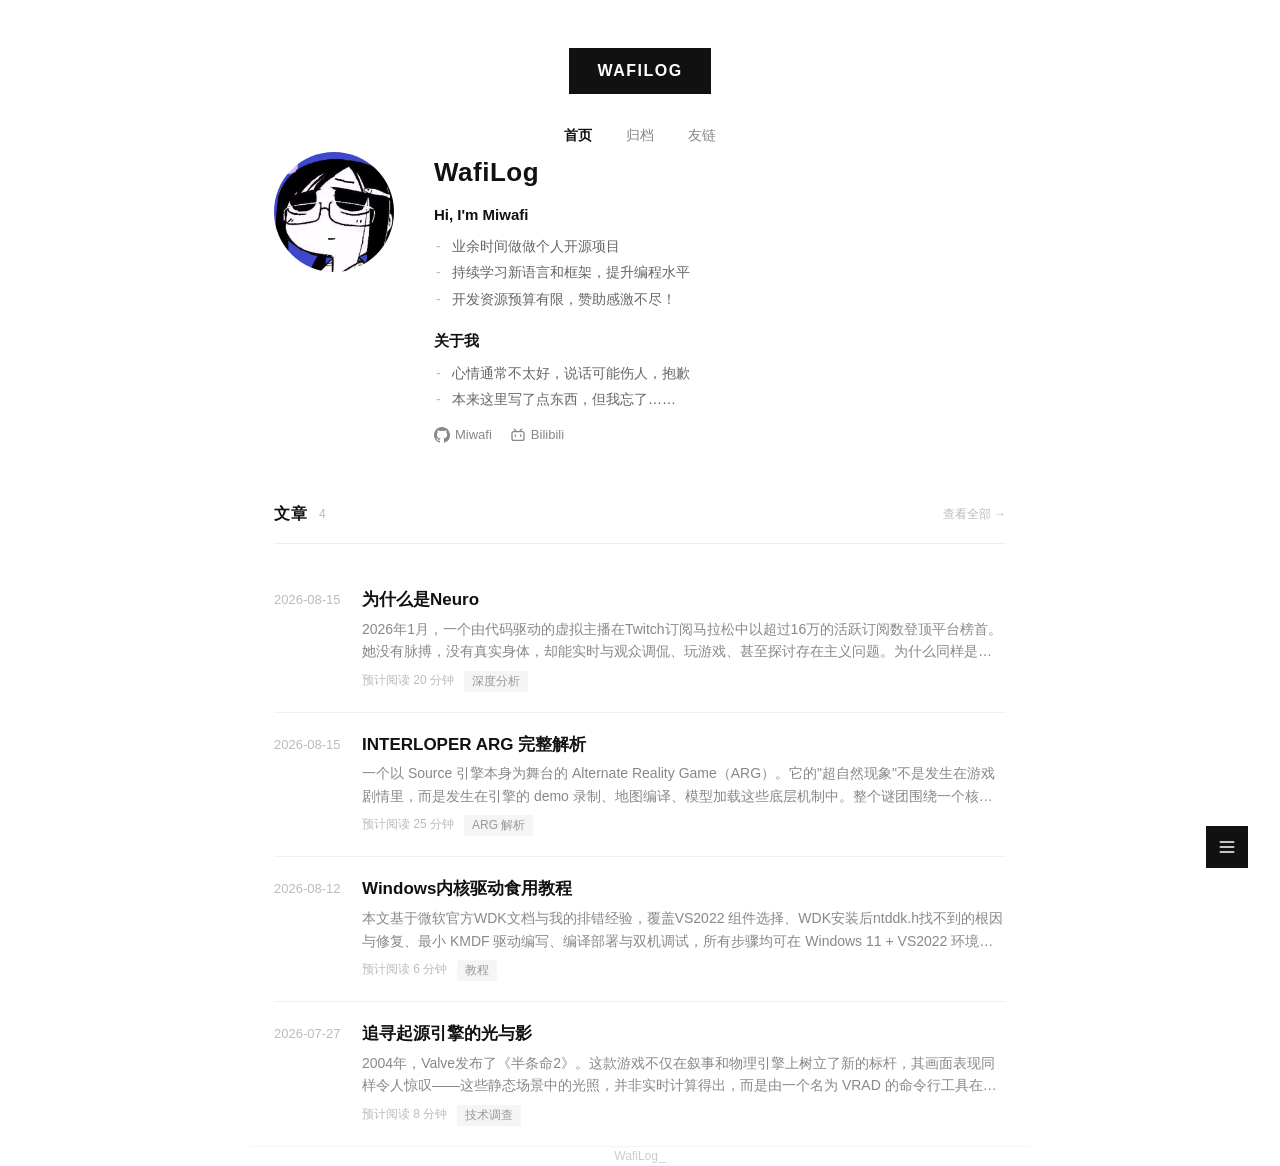
==== index.html @ 90b3c4bf "更新了一些隐藏内容" ====
<!DOCTYPE html>
<html lang="zh-CN">
<head>
<meta charset="UTF-8">
<script async src="//busuanzi.ibruce.info/busuanzi/2.3/busuanzi.pure.mini.js"></script>
<meta name="viewport" content="width=device-width, initial-scale=1.0">
<title>WafiLog</title>
<style>
  *, *::before, *::after { margin: 0; padding: 0; box-sizing: border-box; }
  body {
    font-family: -apple-system, BlinkMacSystemFont, "Segoe UI", Roboto, "Noto Sans SC", "PingFang SC", "Microsoft YaHei", sans-serif;
    background: #fff;
    color: #111;
    -webkit-font-smoothing: antialiased;
    line-height: 1.6;
  }

  .container {
    max-width: 780px;
    margin: 0 auto;
    padding: 0 24px;
  }

  /* Header */
  header {
    padding: 48px 0 0;
    text-align: center;
  }
  .site-title {
    display: inline-block;
    background: #111;
    color: #fff;
    font-size: 16px;
    font-weight: 700;
    letter-spacing: 1.5px;
    padding: 10px 28px;
    text-decoration: none;
    transition: opacity .2s;
  }
  .site-title:hover { opacity: .8; }
  nav {
    margin-top: 24px;
    display: flex;
    justify-content: center;
    gap: 2px;
    font-size: 14px;
  }
  nav a {
    color: #888;
    text-decoration: none;
    padding: 6px 16px;
    transition: color .2s;
  }
  nav a:hover { color: #111; }
  nav a.active { color: #111; font-weight: 600; }

  /* Main */
  main {
    padding: 64px 0 80px;
  }

  /* === Profile Section === */
  .profile {
    display: flex;
    gap: 40px;
    align-items: flex-start;
    margin-bottom: 56px;
  }
  .profile-avatar {
    flex-shrink: 0;
  }
  .profile-avatar img {
    width: 120px;
    height: 120px;
    border-radius: 50%;
    object-fit: cover;
    display: block;
    background: #f5f5f5;
  }

  .profile-info {
    flex: 1;
    min-width: 0;
  }
  .profile-name {
    font-size: 26px;
    font-weight: 700;
    color: #111;
    letter-spacing: .5px;
  }
  .profile-bio {
    margin-top: 8px;
    font-size: 15px;
    color: #555;
    line-height: 1.7;
  }
  .profile-bio h3 {
    font-size: 15px;
    font-weight: 700;
    color: #111;
    margin: 18px 0 8px;
  }
  .profile-bio h3:first-child {
    margin-top: 0;
  }
  .profile-bio ul {
    list-style: none;
    margin: 0 0 0 2px;
  }
  .profile-bio ul li {
    position: relative;
    padding-left: 16px;
    margin-bottom: 4px;
    font-size: 14px;
    color: #666;
    line-height: 1.6;
  }
  .profile-bio ul li::before {
    content: "-";
    position: absolute;
    left: 0;
    color: #bbb;
  }
  .profile-links {
    margin-top: 14px;
    display: flex;
    flex-wrap: wrap;
    gap: 6px 18px;
    font-size: 13px;
  }
  .profile-links a {
    color: #888;
    text-decoration: none;
    display: inline-flex;
    align-items: center;
    gap: 5px;
    transition: color .2s;
  }
  .profile-links a:hover { color: #111; }
  .profile-links svg {
    width: 16px;
    height: 16px;
    flex-shrink: 0;
  }

  /* === Posts Section === */
  .section-header {
    display: flex;
    align-items: center;
    gap: 12px;
    margin-bottom: 24px;
    padding-bottom: 16px;
    border-bottom: 1px solid #eee;
  }
  .section-header h2 {
    font-size: 16px;
    font-weight: 700;
    color: #111;
    letter-spacing: .5px;
  }
  .section-count {
    font-size: 12px;
    color: #bbb;
    font-weight: 400;
  }
  .section-header .section-archive-link {
    margin-left: auto;
    font-size: 12px;
    color: #bbb;
    text-decoration: none;
    transition: color .2s;
  }
  .section-header .section-archive-link:hover {
    color: #111;
  }

  /* Post List (compact) */
  .post-list { }

  .post-item {
    display: flex;
    gap: 16px;
    padding: 20px 0;
    border-bottom: 1px solid #f0f0f0;
    transition: border-color .2s;
  }
  .post-item:hover {
    border-bottom-color: #ddd;
  }
  .post-item:last-child {
    border-bottom: none;
  }

  .post-date {
    flex-shrink: 0;
    font-size: 13px;
    color: #bbb;
    font-variant-numeric: tabular-nums;
    margin-top: 2px;
    min-width: 72px;
  }

  .post-body {
    flex: 1;
    min-width: 0;
  }
  .post-body .post-title {
    font-size: 17px;
    font-weight: 600;
    line-height: 1.4;
  }
  .post-body .post-title a {
    color: #111;
    text-decoration: none;
  }
  .post-body .post-title a:hover { opacity: .6; }

  .post-body .post-excerpt {
    margin-top: 6px;
    font-size: 14px;
    color: #888;
    line-height: 1.6;
    display: -webkit-box;
    -webkit-line-clamp: 2;
    -webkit-box-orient: vertical;
    overflow: hidden;
  }

  .post-meta {
    margin-top: 8px;
    display: flex;
    flex-wrap: wrap;
    gap: 4px 10px;
    font-size: 12px;
    color: #bbb;
  }
  .post-meta .post-category {
    background: #f5f5f5;
    padding: 1px 8px;
    border-radius: 2px;
    color: #999;
  }

  /* Footer */
  footer {
    text-align: center;
    padding: 32px 0 80px;
    font-size: 12px;
    color: #ccc;
    border-top: 1px solid #f5f5f5;
  }
  .hidden-portal {
    color: #ccc;
    text-decoration: none;
    margin-left: 1px;
    transition: color .2s;
  }
  .hidden-portal:hover { color: #111; }

  /* Sidebar */
  .sidebar-toggle {
    position: fixed;
    bottom: 32px;
    right: 32px;
    width: 42px;
    height: 42px;
    background: #111;
    color: #fff;
    border: none;
    cursor: pointer;
    display: flex;
    align-items: center;
    justify-content: center;
    transition: opacity .2s;
    z-index: 100;
  }
  .sidebar-toggle:hover { opacity: .8; }
  .sidebar-toggle svg { width: 20px; height: 20px; }

  .sidebar-overlay {
    position: fixed;
    inset: 0;
    background: rgba(0,0,0,.3);
    z-index: 200;
    opacity: 0;
    pointer-events: none;
    transition: opacity .3s;
  }
  .sidebar-overlay.open {
    opacity: 1;
    pointer-events: auto;
  }

  .sidebar {
    position: fixed;
    top: 0;
    right: -300px;
    width: 280px;
    height: 100vh;
    background: #fff;
    border-left: 1px solid #eee;
    z-index: 300;
    transition: right .3s ease;
    padding: 40px 28px;
    overflow-y: auto;
  }
  .sidebar.open { right: 0; }

  .sidebar h3 {
    font-size: 14px;
    font-weight: 700;
    color: #111;
    letter-spacing: 1px;
    margin-bottom: 20px;
  }
  .sidebar ul { list-style: none; }
  .sidebar li + li { border-top: 1px solid #f0f0f0; }
  .sidebar a {
    display: block;
    padding: 12px 0;
    color: #555;
    text-decoration: none;
    font-size: 14px;
    transition: color .2s;
  }
  .sidebar a:hover { color: #111; }
  .sidebar a.active { color: #111; font-weight: 600; }

  .sidebar-close {
    position: absolute;
    top: 16px;
    right: 16px;
    background: none;
    border: none;
    font-size: 20px;
    color: #888;
    cursor: pointer;
    padding: 4px;
    line-height: 1;
  }
  .sidebar-close:hover { color: #111; }

  /* Mobile */
  @media (max-width: 600px) {
    .profile {
      flex-direction: column;
      align-items: center;
      text-align: center;
      gap: 20px;
    }
    .profile-avatar img {
      width: 96px;
      height: 96px;
    }
    .profile-links {
      justify-content: center;
    }
    .post-item {
      gap: 0;
      flex-direction: column;
    }
    .post-date {
      margin-bottom: 4px;
    }
    .section-header .section-archive-link {
      display: none;
    }
  }

  @media (max-width: 520px) {
    header { padding-top: 32px; }
    .container { padding: 0 16px; }
    main { padding-top: 40px; }
    .profile-name { font-size: 22px; }
    .post-body .post-title { font-size: 15px; }
    .sidebar-toggle { bottom: 20px; right: 20px; }
    .sidebar { width: 260px; right: -260px; }
  }
</style>
</head>
<body>

<header>
  <a href="/" class="site-title">WAFILOG</a>
  <nav>
    <a href="/" class="active">首页</a>
    <a href="/archives/">归档</a>
    <a href="/friends/">友链</a>
  </nav>
</header>

<main class="container">
  <!-- Profile -->
  <div class="profile">
    <div class="profile-avatar">
      <img src="/resources/images/icon.png" alt="avatar" width="120" height="120">
    </div>
    <div class="profile-info">
      <h1 class="profile-name">WafiLog</h1>
      <div class="profile-bio">
        <h3>Hi, I'm Miwafi</h3>
        <ul>
          <li>业余时间做做个人开源项目</li>
          <li>持续学习新语言和框架，提升编程水平</li>
          <li>开发资源预算有限，赞助感激不尽！</li>
        </ul>
        <h3>关于我</h3>
        <ul>
          <li>心情通常不太好，说话可能伤人，抱歉</li>
          <li>本来这里写了点东西，但我忘了……</li>
        </ul>
      </div>
      <div class="profile-links">
        <a href="https://github.com/Miwafi" target="_blank" rel="noopener">
          <svg viewBox="0 0 16 16" fill="currentColor"><path d="M8 0C3.58 0 0 3.58 0 8c0 3.54 2.29 6.53 5.47 7.59.4.07.55-.17.55-.38 0-.19-.01-.82-.01-1.49-2.01.37-2.53-.49-2.69-.94-.09-.23-.48-.94-.82-1.13-.28-.15-.68-.52-.01-.53.63-.01 1.08.58 1.23.82.72 1.21 1.87.87 2.33.66.07-.52.28-.87.51-1.07-1.78-.2-3.64-.89-3.64-3.95 0-.87.31-1.59.82-2.15-.08-.2-.36-1.02.08-2.12 0 0 .67-.21 2.2.82.64-.18 1.32-.27 2-.27.68 0 1.36.09 2 .27 1.53-1.04 2.2-.82 2.2-.82.44 1.1.16 1.92.08 2.12.51.56.82 1.27.82 2.15 0 3.07-1.87 3.75-3.65 3.95.29.25.54.73.54 1.48 0 1.07-.01 1.93-.01 2.2 0 .21.15.46.55.38A8.013 8.013 0 0016 8c0-4.42-3.58-8-8-8z"/></svg>
          Miwafi
        </a>
        <a href="https://space.bilibili.com/1201856558" target="_blank" rel="noopener">
          <svg viewBox="0 0 24 24" fill="currentColor" width="24" height="24" aria-hidden="true">
  <path d="M7.17157 2.75737L10.414 5.99948H13.585L16.8284 2.75737C17.219 2.36685 17.8521 2.36685 18.2426 2.75737C18.6332 3.1479 18.6332 3.78106 18.2426 4.17158L16.414 5.99948L18.5 6.00001C20.433 6.00001 22 7.56701 22 9.50001V17.5C22 19.433 20.433 21 18.5 21H5.5C3.567 21 2 19.433 2 17.5V9.50001C2 7.56701 3.567 6.00001 5.5 6.00001L7.585 5.99948L5.75736 4.17158C5.36684 3.78106 5.36684 3.1479 5.75736 2.75737C6.14788 2.36685 6.78105 2.36685 7.17157 2.75737ZM18.5 8.00001H5.5C4.7203 8.00001 4.07955 8.5949 4.00687 9.35555L4 9.50001V17.5C4 18.2797 4.59489 18.9205 5.35554 18.9931L5.5 19H18.5C19.2797 19 19.9204 18.4051 19.9931 17.6445L20 17.5V9.50001C20 8.67158 19.3284 8.00001 18.5 8.00001ZM8 11C8.55228 11 9 11.4477 9 12V14C9 14.5523 8.55228 15 8 15C7.44772 15 7 14.5523 7 14V12C7 11.4477 7.44772 11 8 11ZM16 11C16.5523 11 17 11.4477 17 12V14C17 14.5523 16.5523 15 16 15C15.4477 15 15 14.5523 15 14V12C15 11.4477 15.4477 11 16 11Z"/></svg>
          Bilibili
        </a>
      </div>
    </div>
  </div>

  <!-- Posts Section -->
  <div class="section-header">
    <h2>文章</h2>
    <span class="section-count">4</span>
    <a href="/archives/" class="section-archive-link">查看全部 →</a>
  </div>

  <div class="post-list">
    <article class="post-item">
      <div class="post-date">2026-08-15</div>
      <div class="post-body">
        <h3 class="post-title">
          <a href="/2026/08/15/Why_Neuro/">为什么是Neuro</a>
        </h3>
        <p class="post-excerpt">2026年1月，一个由代码驱动的虚拟主播在Twitch订阅马拉松中以超过16万的活跃订阅数登顶平台榜首。她没有脉搏，没有真实身体，却能实时与观众调侃、玩游戏、甚至探讨存在主义问题。为什么同样是LLM，Neuro-sama能让观众感受到"真实的灵魂"？</p>
        <div class="post-meta">
          <span>预计阅读 20 分钟</span>
          <span class="post-category">深度分析</span>
        </div>
      </div>
    </article>

    <article class="post-item">
      <div class="post-date">2026-08-15</div>
      <div class="post-body">
        <h3 class="post-title">
          <a href="/2026/08/15/INTERLOPER/">INTERLOPER ARG 完整解析</a>
        </h3>
        <p class="post-excerpt">一个以 Source 引擎本身为舞台的 Alternate Reality Game（ARG）。它的"超自然现象"不是发生在游戏剧情里，而是发生在引擎的 demo 录制、地图编译、模型加载这些底层机制中。整个谜团围绕一个核心命题展开：Source 引擎的"虚空（Void）"一直在静默地记录和存储所有玩家的记忆。</p>
        <div class="post-meta">
          <span>预计阅读 25 分钟</span>
          <span class="post-category">ARG 解析</span>
        </div>
      </div>
    </article>

    <article class="post-item">
      <div class="post-date">2026-08-12</div>
      <div class="post-body">
        <h3 class="post-title">
          <a href="https://miwafi.github.io/2026/08/12/Driverdevelop/#more">Windows内核驱动食用教程</a>
        </h3>
        <p class="post-excerpt">本文基于微软官方WDK文档与我的排错经验，覆盖VS2022 组件选择、WDK安装后ntddk.h找不到的根因与修复、最小 KMDF 驱动编写、编译部署与双机调试，所有步骤均可在 Windows 11 + VS2022 环境下复现。</p>
        <div class="post-meta">
          <span>预计阅读 6 分钟</span>
          <span class="post-category">教程</span>
        </div>
      </div>
    </article>

    <article class="post-item">
      <div class="post-date">2026-07-27</div>
      <div class="post-body">
        <h3 class="post-title">
          <a href="https://miwafi.github.io/2026/07/27/SourceVRAD/#more">追寻起源引擎的光与影</a>
        </h3>
        <p class="post-excerpt">2004年，Valve发布了《半条命2》。这款游戏不仅在叙事和物理引擎上树立了新的标杆，其画面表现同样令人惊叹——这些静态场景中的光照，并非实时计算得出，而是由一个名为 VRAD 的命令行工具在编译阶段预先"烘焙"进去的。本文深入探索 VRAD 的技术原理，从辐射度算法到光子映射，揭示起源引擎光影背后的秘密。</p>
        <div class="post-meta">
          <span>预计阅读 8 分钟</span>
          <span class="post-category">技术调查</span>
        </div>
      </div>
    </article>
  </div>
</main>

<footer class="container">
  WafiLog<a href="/2026/08/15/FORCEDRA/" class="hidden-portal" aria-label="Forcedra_">_</a>
</footer>

<!-- Sidebar Toggle -->
<button class="sidebar-toggle" id="sidebarToggle" aria-label="打开侧边栏">
  <svg viewBox="0 0 24 24" fill="none" stroke="currentColor" stroke-width="2" stroke-linecap="round">
    <line x1="4" y1="6" x2="20" y2="6"/>
    <line x1="4" y1="12" x2="20" y2="12"/>
    <line x1="4" y1="18" x2="20" y2="18"/>
  </svg>
</button>

<!-- Overlay -->
<div class="sidebar-overlay" id="sidebarOverlay"></div>

<!-- Sidebar -->
<aside class="sidebar" id="sidebar">
  <button class="sidebar-close" id="sidebarClose" aria-label="关闭侧边栏">✕</button>
  <h3>归档</h3>
  <ul>
    <li><a href="/archives/#2026-08">2026 年 8 月</a></li>
    <li><a href="/archives/#2026-07">2026 年 7 月</a></li>
  </ul>
</aside>

<script>
  (function() {
    var toggle = document.getElementById('sidebarToggle');
    var sidebar = document.getElementById('sidebar');
    var overlay = document.getElementById('sidebarOverlay');
    var close = document.getElementById('sidebarClose');

    function open() {
      sidebar.classList.add('open');
      overlay.classList.add('open');
      document.body.style.overflow = 'hidden';
    }
    function closeSidebar() {
      sidebar.classList.remove('open');
      overlay.classList.remove('open');
      document.body.style.overflow = '';
    }

    toggle.addEventListener('click', open);
    close.addEventListener('click', closeSidebar);
    overlay.addEventListener('click', closeSidebar);
  })();

</script>

</body>
</html>
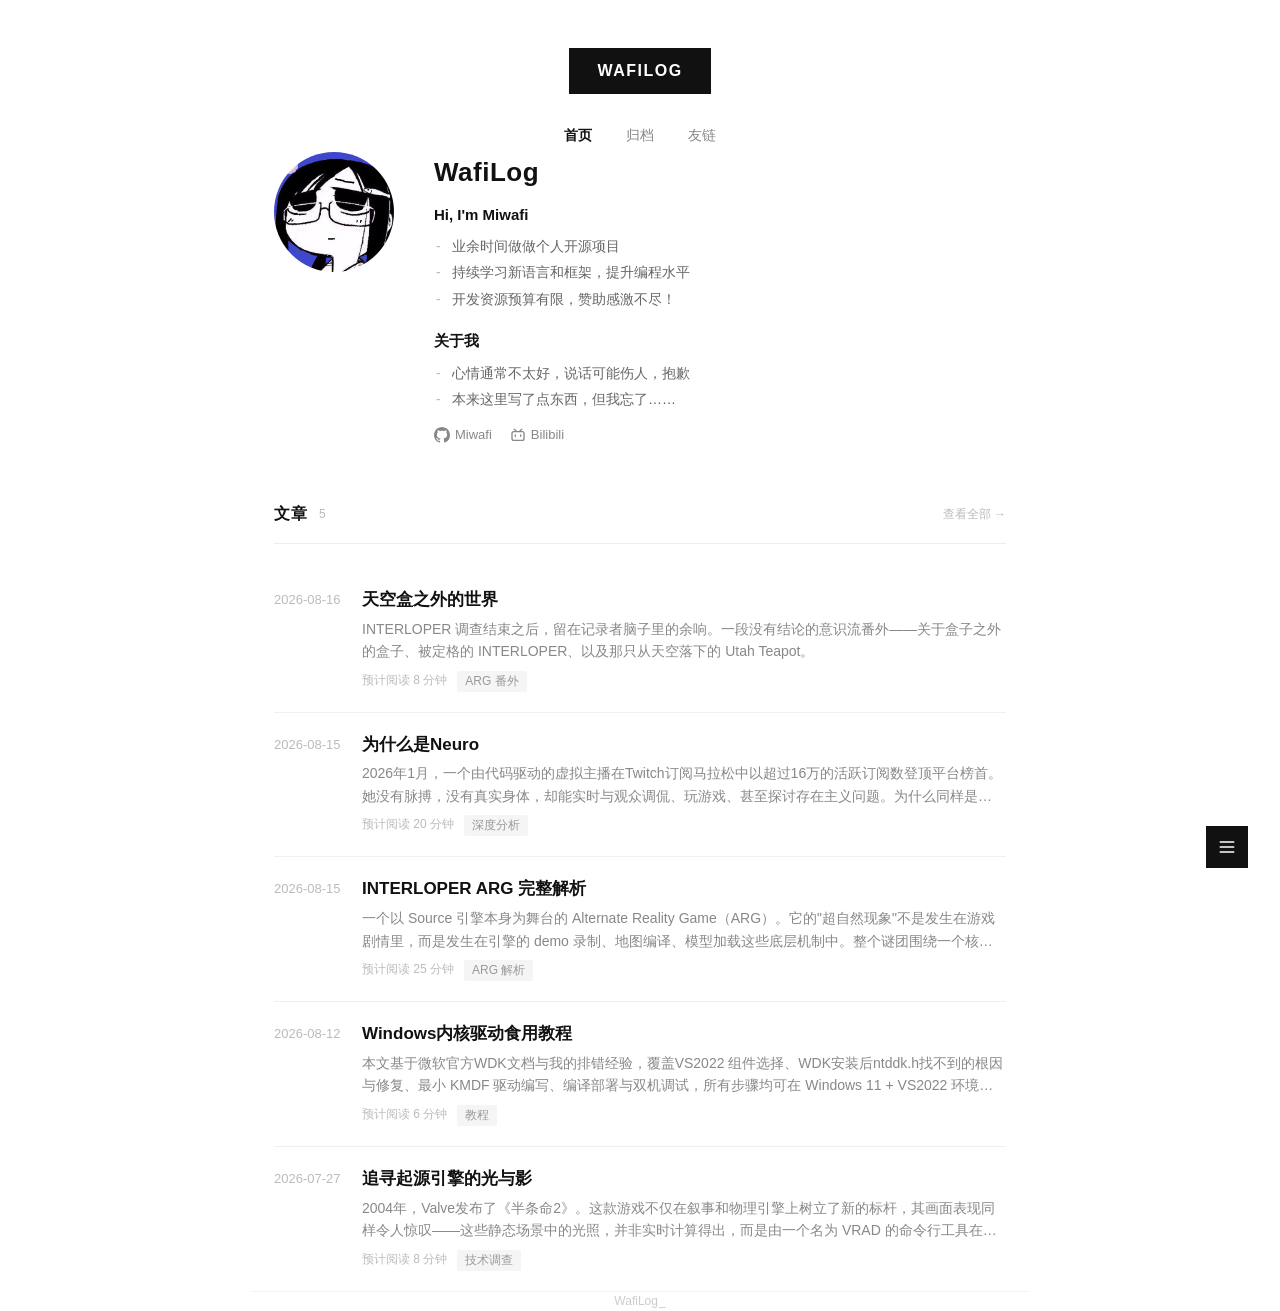
==== commit ae316863: "胡思乱想" ====
--- a/index.html
+++ b/index.html
@@ -2,7 +2,6 @@
 <html lang="zh-CN">
 <head>
 <meta charset="UTF-8">
-<script async src="//busuanzi.ibruce.info/busuanzi/2.3/busuanzi.pure.mini.js"></script>
 <meta name="viewport" content="width=device-width, initial-scale=1.0">
 <title>WafiLog</title>
 <style>
@@ -427,11 +426,25 @@
   <!-- Posts Section -->
   <div class="section-header">
     <h2>文章</h2>
-    <span class="section-count">4</span>
+    <span class="section-count">5</span>
     <a href="/archives/" class="section-archive-link">查看全部 →</a>
   </div>
 
   <div class="post-list">
+    <article class="post-item">
+      <div class="post-date">2026-08-16</div>
+      <div class="post-body">
+        <h3 class="post-title">
+          <a href="/2026/08/16/SKYBOX/">天空盒之外的世界</a>
+        </h3>
+        <p class="post-excerpt">INTERLOPER 调查结束之后，留在记录者脑子里的余响。一段没有结论的意识流番外——关于盒子之外的盒子、被定格的 INTERLOPER、以及那只从天空落下的 Utah Teapot。</p>
+        <div class="post-meta">
+          <span>预计阅读 8 分钟</span>
+          <span class="post-category">ARG 番外</span>
+        </div>
+      </div>
+    </article>
+
     <article class="post-item">
       <div class="post-date">2026-08-15</div>
       <div class="post-body">
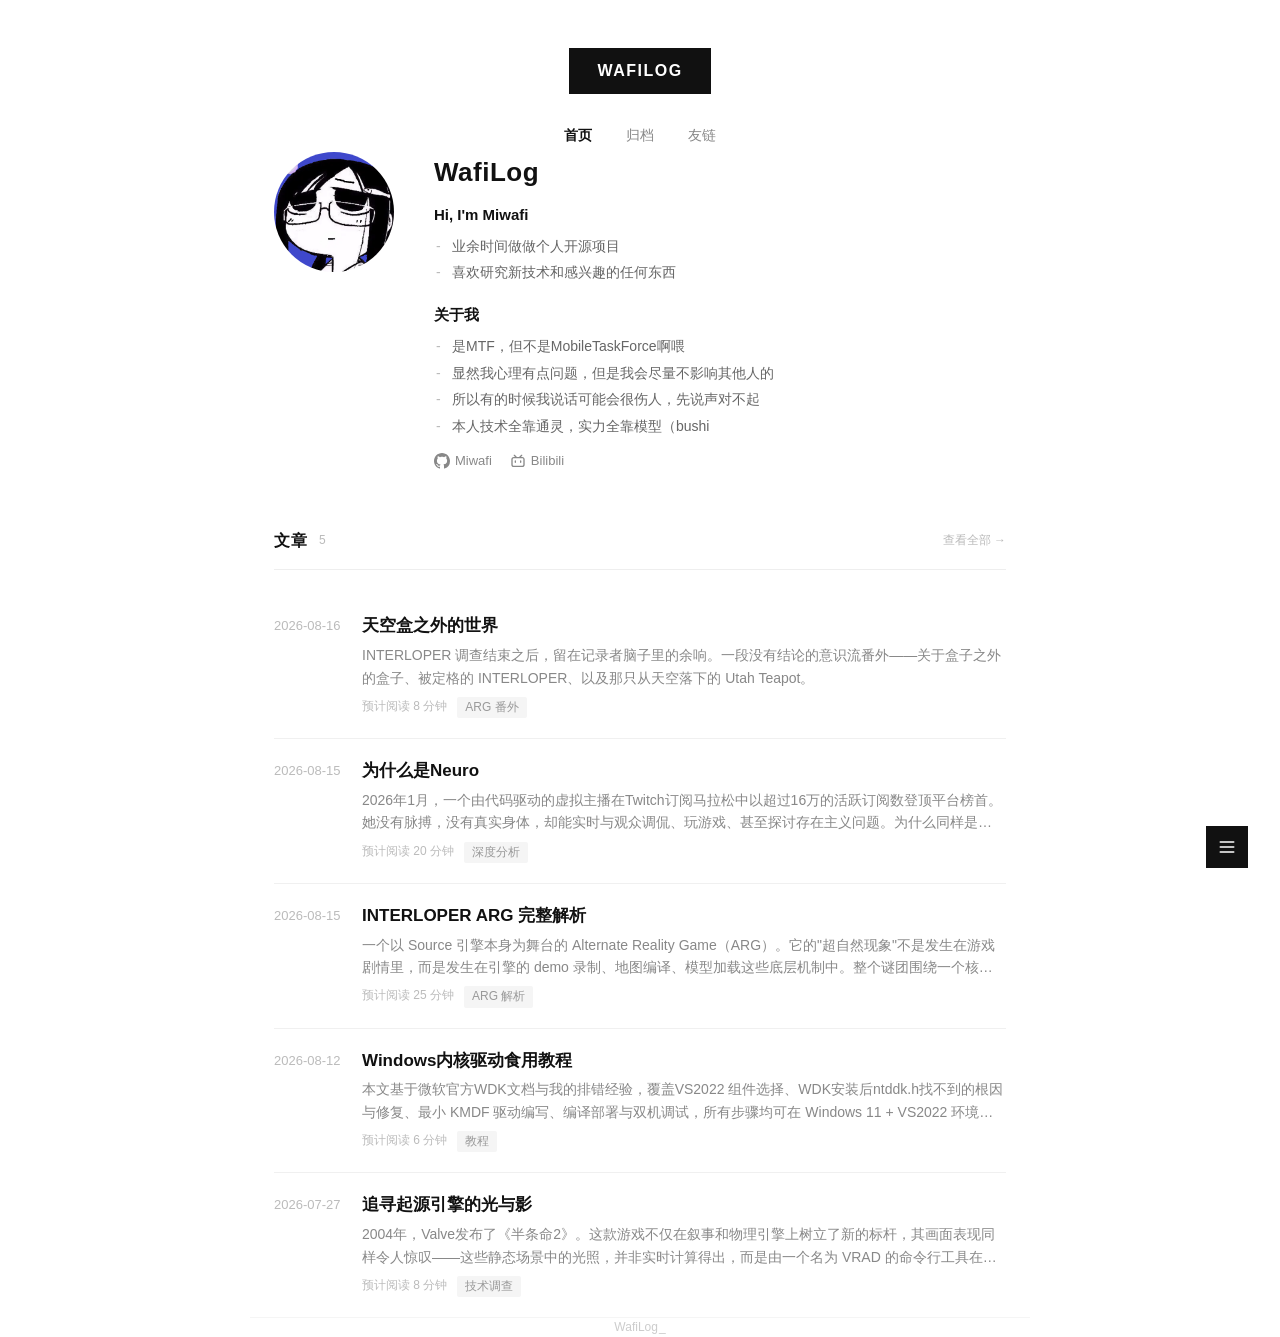
==== commit ed4726d8: "可能是自我介绍之类的吧" ====
--- a/index.html
+++ b/index.html
@@ -400,13 +400,14 @@
         <h3>Hi, I'm Miwafi</h3>
         <ul>
           <li>业余时间做做个人开源项目</li>
-          <li>持续学习新语言和框架，提升编程水平</li>
-          <li>开发资源预算有限，赞助感激不尽！</li>
+          <li>喜欢研究新技术和感兴趣的任何东西</li>
         </ul>
         <h3>关于我</h3>
         <ul>
-          <li>心情通常不太好，说话可能伤人，抱歉</li>
-          <li>本来这里写了点东西，但我忘了……</li>
+          <li>是MTF，但不是MobileTaskForce啊喂</li>
+          <li>显然我心理有点问题，但是我会尽量不影响其他人的</li>
+          <li>所以有的时候我说话可能会很伤人，先说声对不起</li>
+          <li>本人技术全靠通灵，实力全靠模型（bushi</li>
         </ul>
       </div>
       <div class="profile-links">
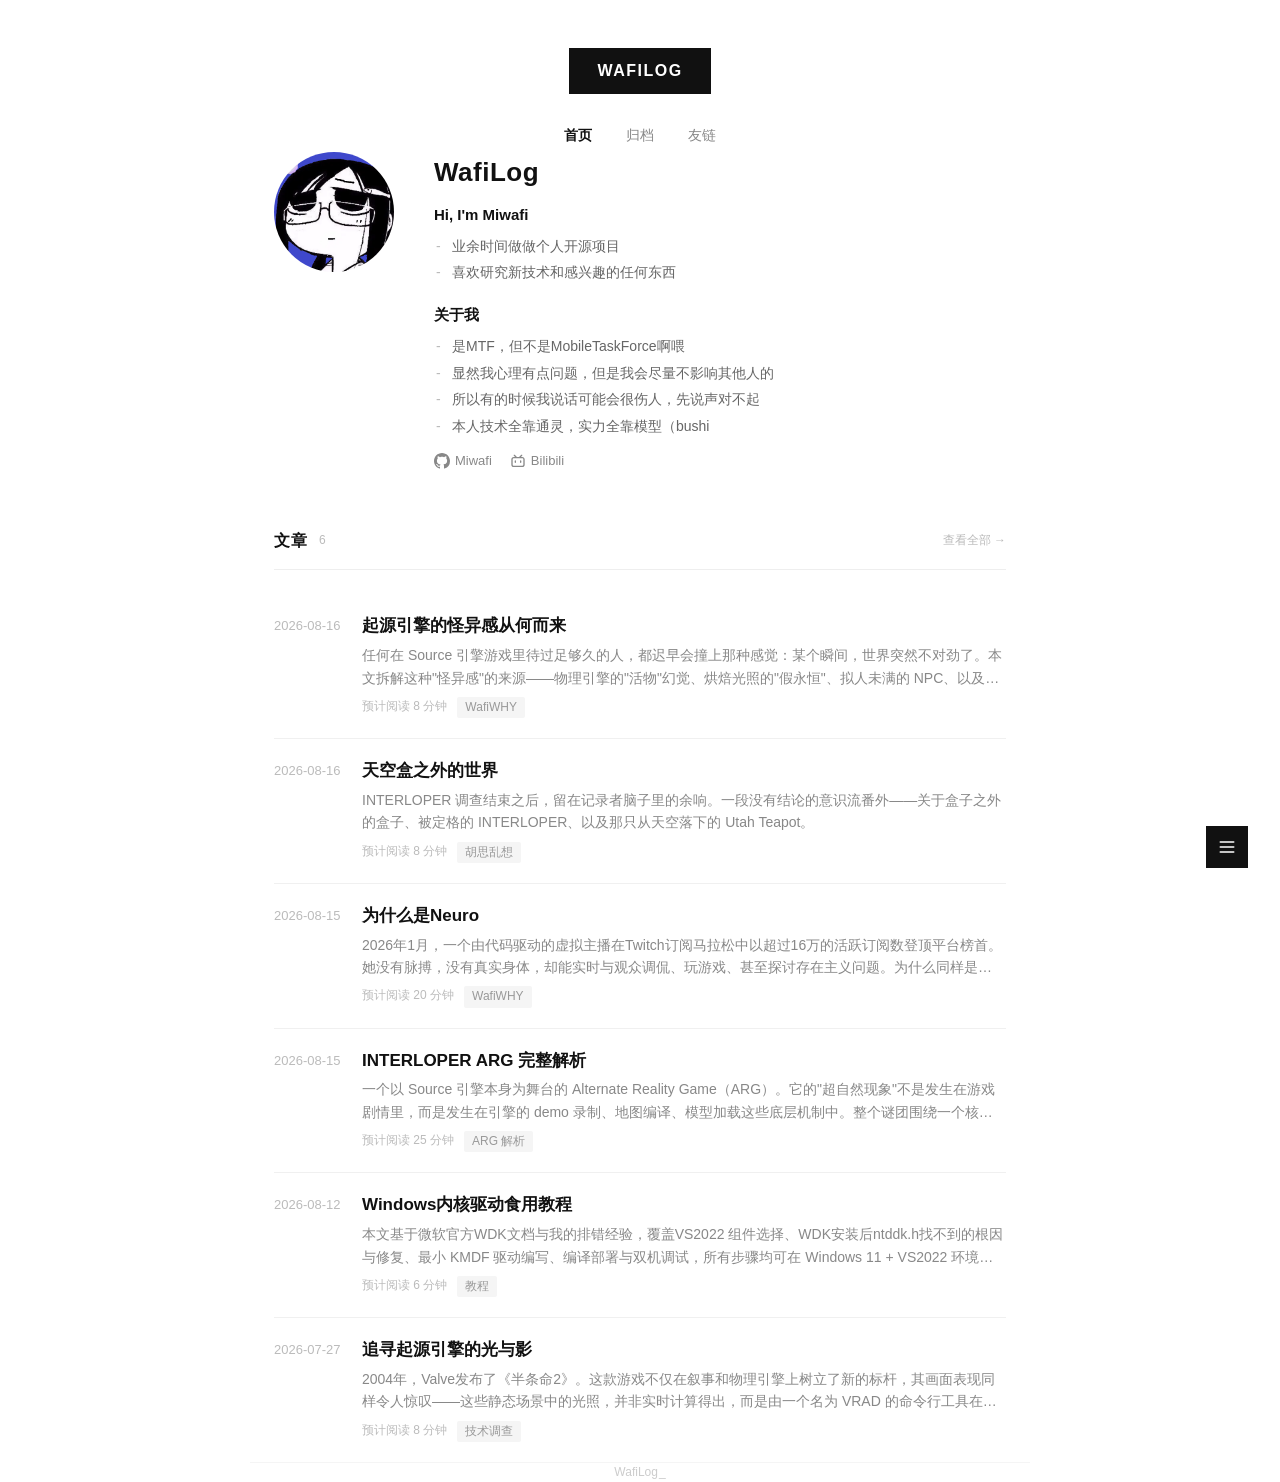
==== commit d5ac6111: "文章" ====
--- a/index.html
+++ b/index.html
@@ -427,11 +427,25 @@
   <!-- Posts Section -->
   <div class="section-header">
     <h2>文章</h2>
-    <span class="section-count">5</span>
+    <span class="section-count">6</span>
     <a href="/archives/" class="section-archive-link">查看全部 →</a>
   </div>
 
   <div class="post-list">
+    <article class="post-item">
+      <div class="post-date">2026-08-16</div>
+      <div class="post-body">
+        <h3 class="post-title">
+          <a href="/2026/08/16/WHY_Wired/">起源引擎的怪异感从何而来</a>
+        </h3>
+        <p class="post-excerpt">任何在 Source 引擎游戏里待过足够久的人，都迟早会撞上那种感觉：某个瞬间，世界突然不对劲了。本文拆解这种"怪异感"的来源——物理引擎的"活物"幻觉、烘焙光照的"假永恒"、拟人未满的 NPC、以及边界之外的虚空。</p>
+        <div class="post-meta">
+          <span>预计阅读 8 分钟</span>
+          <span class="post-category">WafiWHY</span>
+        </div>
+      </div>
+    </article>
+
     <article class="post-item">
       <div class="post-date">2026-08-16</div>
       <div class="post-body">
@@ -441,7 +455,7 @@
         <p class="post-excerpt">INTERLOPER 调查结束之后，留在记录者脑子里的余响。一段没有结论的意识流番外——关于盒子之外的盒子、被定格的 INTERLOPER、以及那只从天空落下的 Utah Teapot。</p>
         <div class="post-meta">
           <span>预计阅读 8 分钟</span>
-          <span class="post-category">ARG 番外</span>
+          <span class="post-category">胡思乱想</span>
         </div>
       </div>
     </article>
@@ -455,7 +469,7 @@
         <p class="post-excerpt">2026年1月，一个由代码驱动的虚拟主播在Twitch订阅马拉松中以超过16万的活跃订阅数登顶平台榜首。她没有脉搏，没有真实身体，却能实时与观众调侃、玩游戏、甚至探讨存在主义问题。为什么同样是LLM，Neuro-sama能让观众感受到"真实的灵魂"？</p>
         <div class="post-meta">
           <span>预计阅读 20 分钟</span>
-          <span class="post-category">深度分析</span>
+          <span class="post-category">WafiWHY</span>
         </div>
       </div>
     </article>
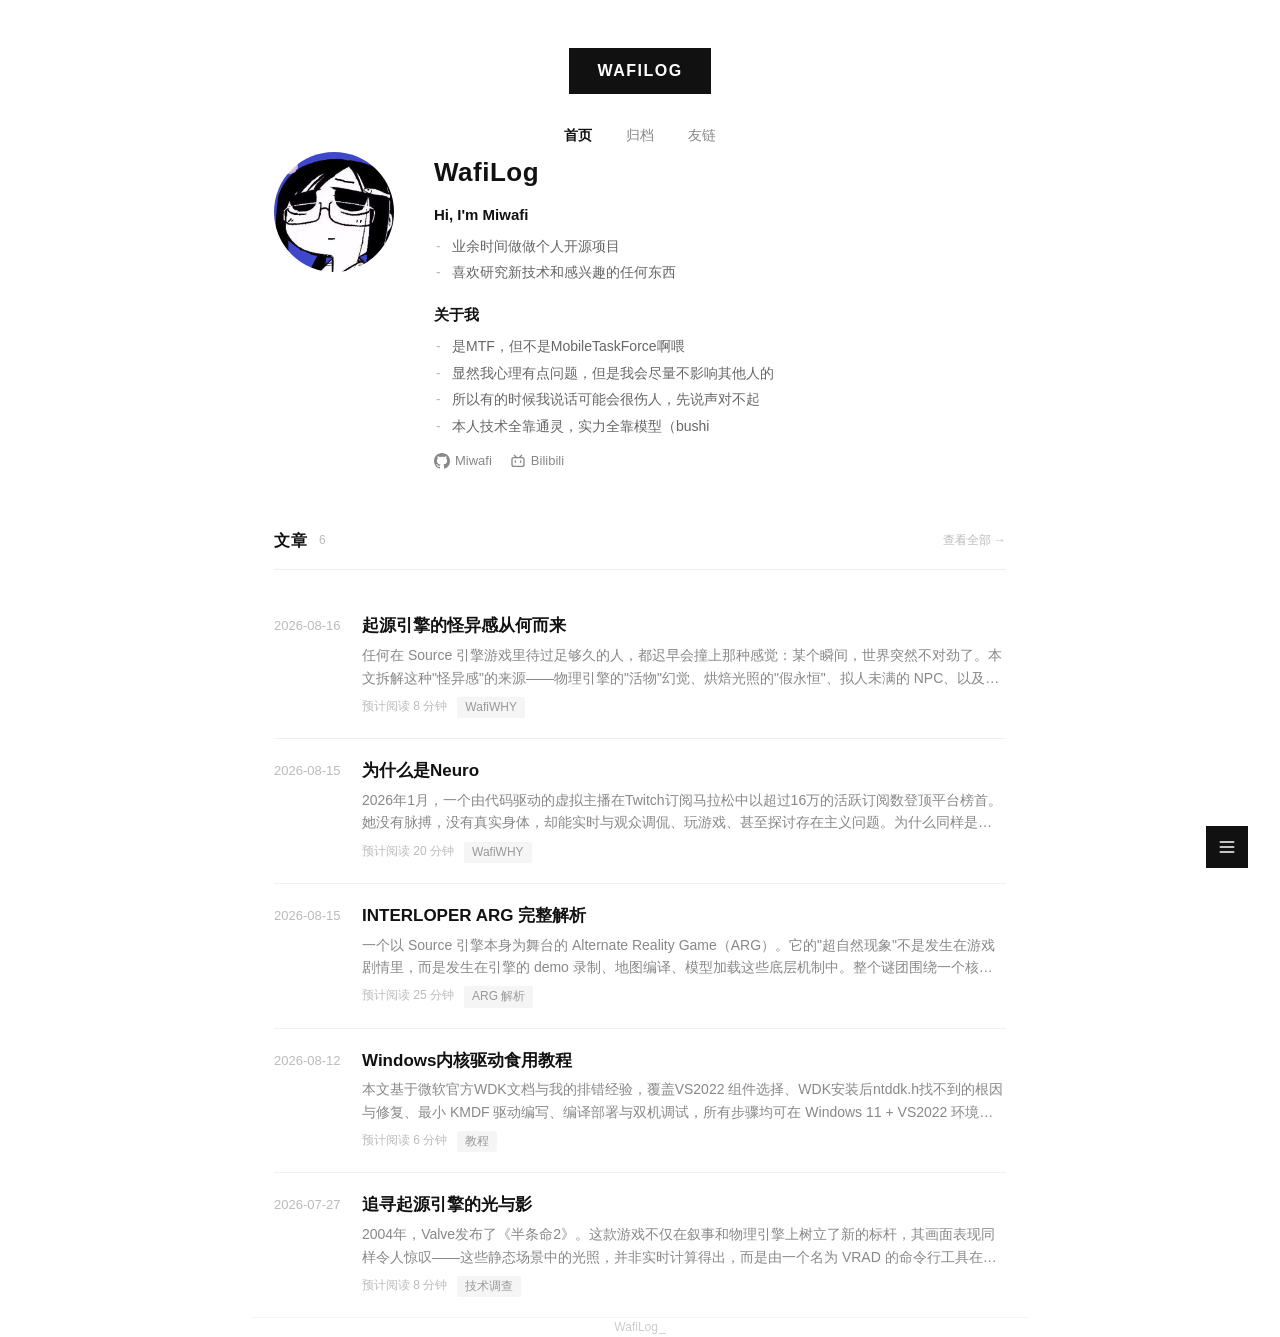
==== commit be4939f3: "删文章" ====
--- a/index.html
+++ b/index.html
@@ -3,6 +3,7 @@
 <head>
 <meta charset="UTF-8">
 <meta name="viewport" content="width=device-width, initial-scale=1.0">
+<meta name="description" content="WafiLog，Miwafi 的个人博客。记录关于游戏引擎、技术调查、ARG 解析与胡思乱想的文章。">
 <title>WafiLog</title>
 <style>
   *, *::before, *::after { margin: 0; padding: 0; box-sizing: border-box; }
@@ -447,20 +448,6 @@
     </article>
 
     <article class="post-item">
-      <div class="post-date">2026-08-16</div>
-      <div class="post-body">
-        <h3 class="post-title">
-          <a href="/2026/08/16/SKYBOX/">天空盒之外的世界</a>
-        </h3>
-        <p class="post-excerpt">INTERLOPER 调查结束之后，留在记录者脑子里的余响。一段没有结论的意识流番外——关于盒子之外的盒子、被定格的 INTERLOPER、以及那只从天空落下的 Utah Teapot。</p>
-        <div class="post-meta">
-          <span>预计阅读 8 分钟</span>
-          <span class="post-category">胡思乱想</span>
-        </div>
-      </div>
-    </article>
-
-    <article class="post-item">
       <div class="post-date">2026-08-15</div>
       <div class="post-body">
         <h3 class="post-title">
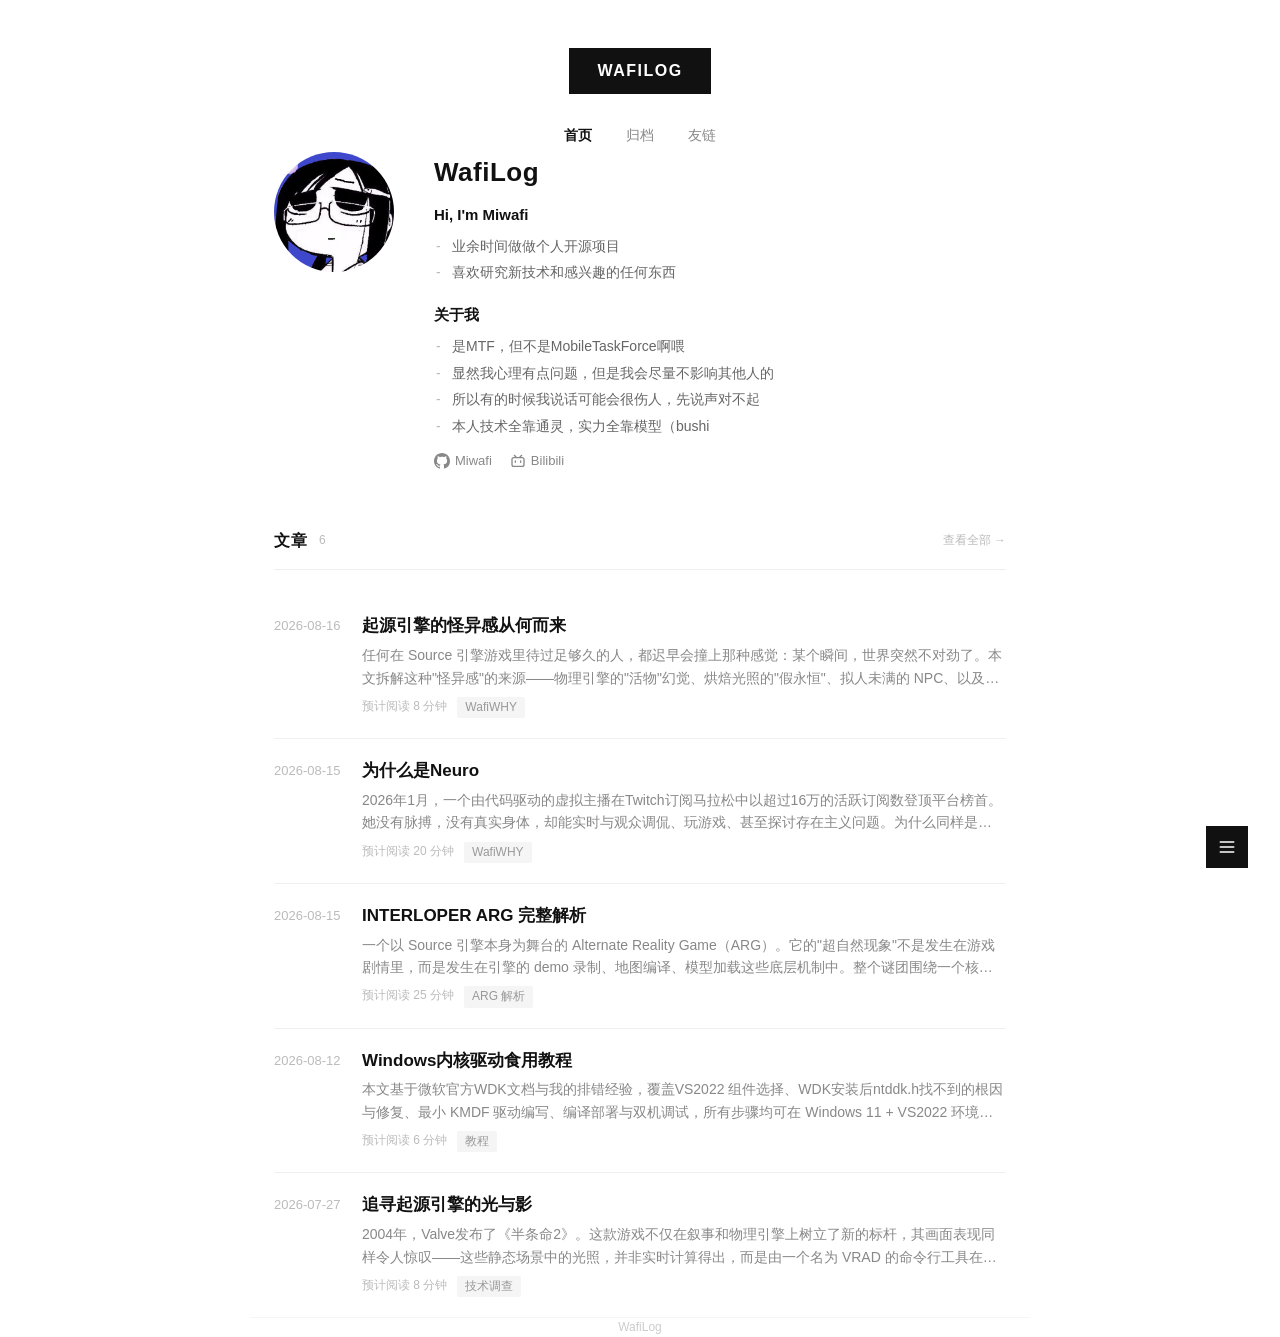
==== commit 783d531c: "更新页面" ====
--- a/index.html
+++ b/index.html
@@ -506,7 +506,7 @@
 </main>
 
 <footer class="container">
-  WafiLog<a href="/2026/08/15/FORCEDRA/" class="hidden-portal" aria-label="Forcedra_">_</a>
+  WafiLog
 </footer>
 
 <!-- Sidebar Toggle -->
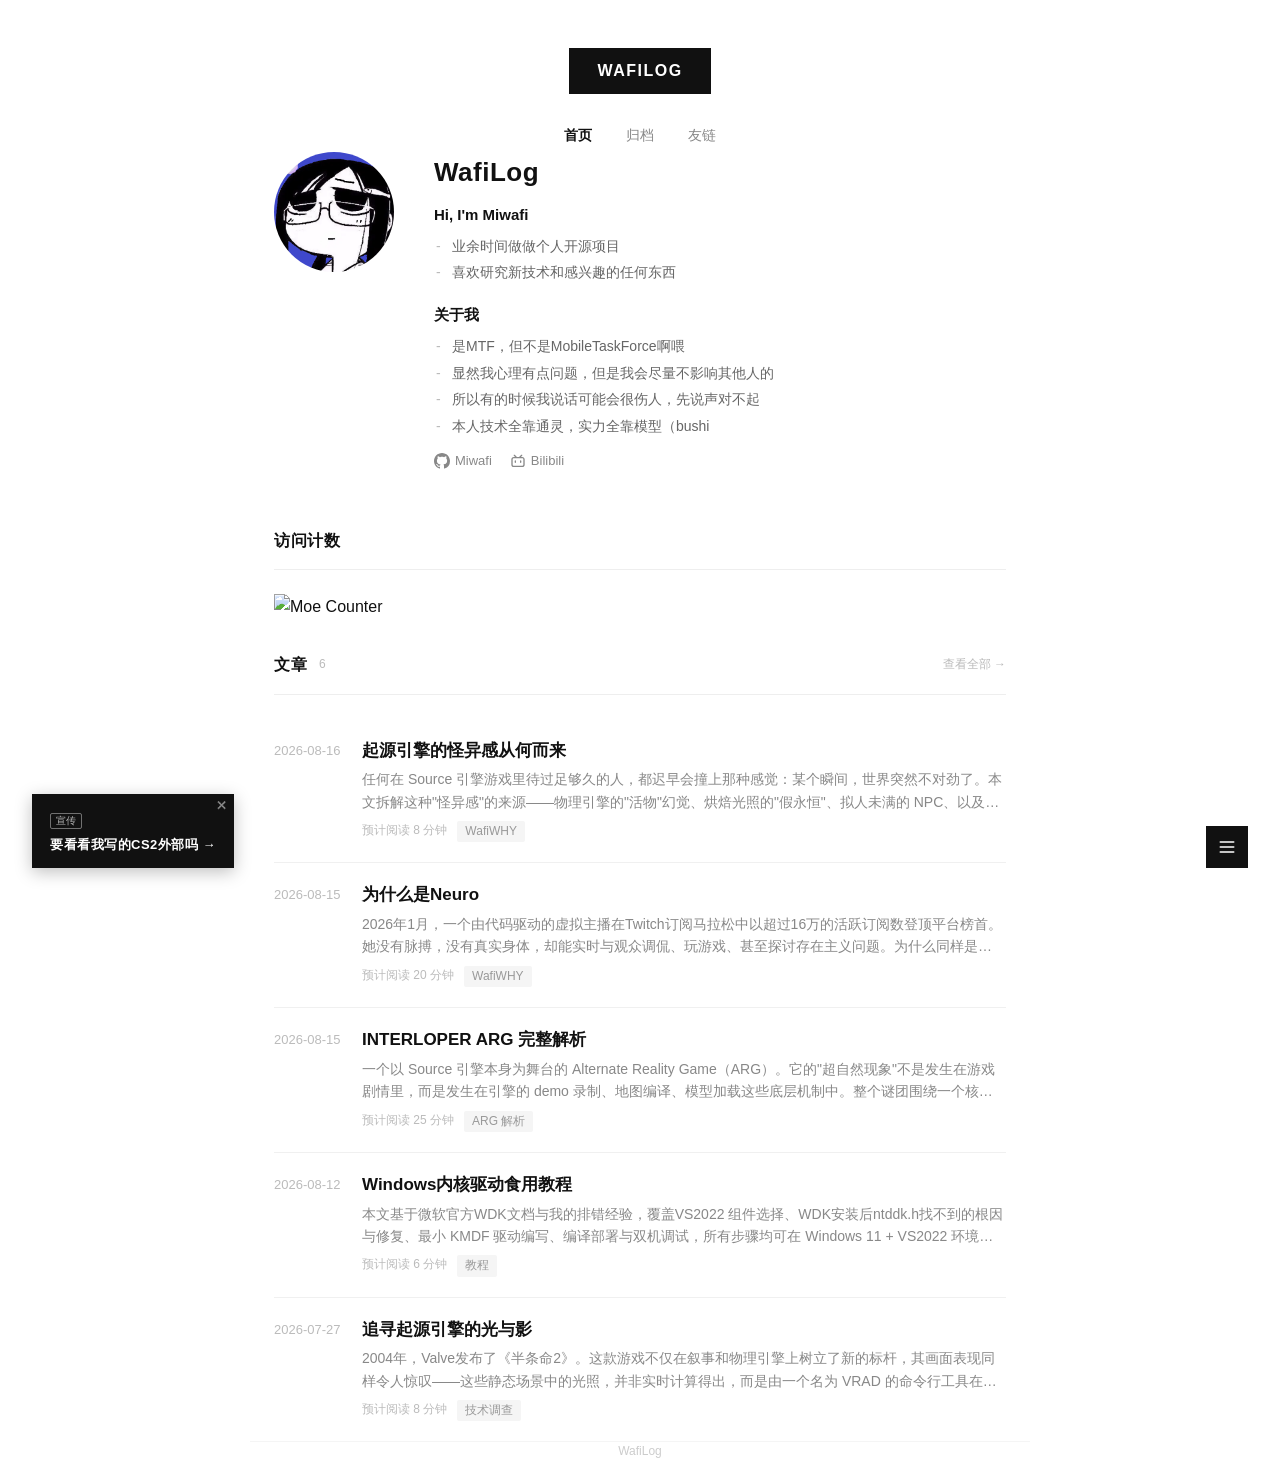
==== commit 6da00344: "更新了神秘小广告" ====
--- a/index.html
+++ b/index.html
@@ -248,6 +248,11 @@
     font-size: 12px;
     color: #ccc;
     border-top: 1px solid #f5f5f5;
+  }
+  .moe-counter {
+    display: block;
+    margin: 0 auto 32px;
+    image-rendering: pixelated;
   }
   .hidden-portal {
     color: #ccc;
@@ -340,6 +345,52 @@
   }
   .sidebar-close:hover { color: #111; }
 
+  /* Floating Ad */
+  .float-ad {
+    position: fixed;
+    bottom: 32px;
+    left: 32px;
+    z-index: 90;
+    background: #111;
+    color: #fff;
+    box-shadow: 0 4px 16px rgba(0,0,0,.25);
+  }
+  .float-ad a {
+    display: block;
+    padding: 12px 18px;
+    text-decoration: none;
+    color: #fff;
+  }
+  .float-ad-tag {
+    display: inline-block;
+    font-size: 10px;
+    line-height: 1.4;
+    padding: 0 5px;
+    border: 1px solid rgba(255,255,255,.4);
+    border-radius: 2px;
+    color: rgba(255,255,255,.7);
+    margin-bottom: 6px;
+  }
+  .float-ad-text {
+    display: block;
+    font-size: 13px;
+    font-weight: 600;
+    letter-spacing: .5px;
+  }
+  .float-ad-close {
+    position: absolute;
+    top: 2px;
+    right: 2px;
+    background: none;
+    border: none;
+    color: rgba(255,255,255,.5);
+    font-size: 12px;
+    cursor: pointer;
+    padding: 4px;
+    line-height: 1;
+  }
+  .float-ad-close:hover { color: #fff; }
+
   /* Mobile */
   @media (max-width: 600px) {
     .profile {
@@ -375,6 +426,7 @@
     .post-body .post-title { font-size: 15px; }
     .sidebar-toggle { bottom: 20px; right: 20px; }
     .sidebar { width: 260px; right: -260px; }
+    .float-ad { bottom: 20px; left: 20px; }
   }
 </style>
 </head>
@@ -425,6 +477,12 @@
     </div>
   </div>
 
+  <!-- Counter Section -->
+  <div class="section-header">
+    <h2>访问计数</h2>
+  </div>
+  <img class="moe-counter" src="https://count.getloli.com/@wfghb?theme=booru-lewd&padding=7&offset=0&align=top&scale=1&pixelated=1&darkmode=auto" alt="Moe Counter" loading="lazy">
+
   <!-- Posts Section -->
   <div class="section-header">
     <h2>文章</h2>
@@ -509,6 +567,16 @@
   WafiLog
 </footer>
 
+<!-- Floating Ad -->
+<div class="float-ad" id="floatAd">
+  <button class="float-ad-close" id="floatAdClose" aria-label="关闭广告">✕</button>
+  <!-- 广告文案可在此修改 -->
+  <a href="https://miwafi.github.io/myad/csdll.html" target="_blank" rel="noopener">
+    <span class="float-ad-tag">宣传</span>
+    <span class="float-ad-text">要看看我写的CS2外部吗 →</span>
+  </a>
+</div>
+
 <!-- Sidebar Toggle -->
 <button class="sidebar-toggle" id="sidebarToggle" aria-label="打开侧边栏">
   <svg viewBox="0 0 24 24" fill="none" stroke="currentColor" stroke-width="2" stroke-linecap="round">
@@ -554,6 +622,20 @@
     overlay.addEventListener('click', closeSidebar);
   })();
 
+  (function() {
+    var ad = document.getElementById('floatAd');
+    var close = document.getElementById('floatAdClose');
+    // 每个会话只显示一次
+    if (sessionStorage.getItem('floatAdShown')) {
+      ad.style.display = 'none';
+      return;
+    }
+    sessionStorage.setItem('floatAdShown', '1');
+    close.addEventListener('click', function() {
+      ad.style.display = 'none';
+    });
+  })();
+
 </script>
 
 </body>
